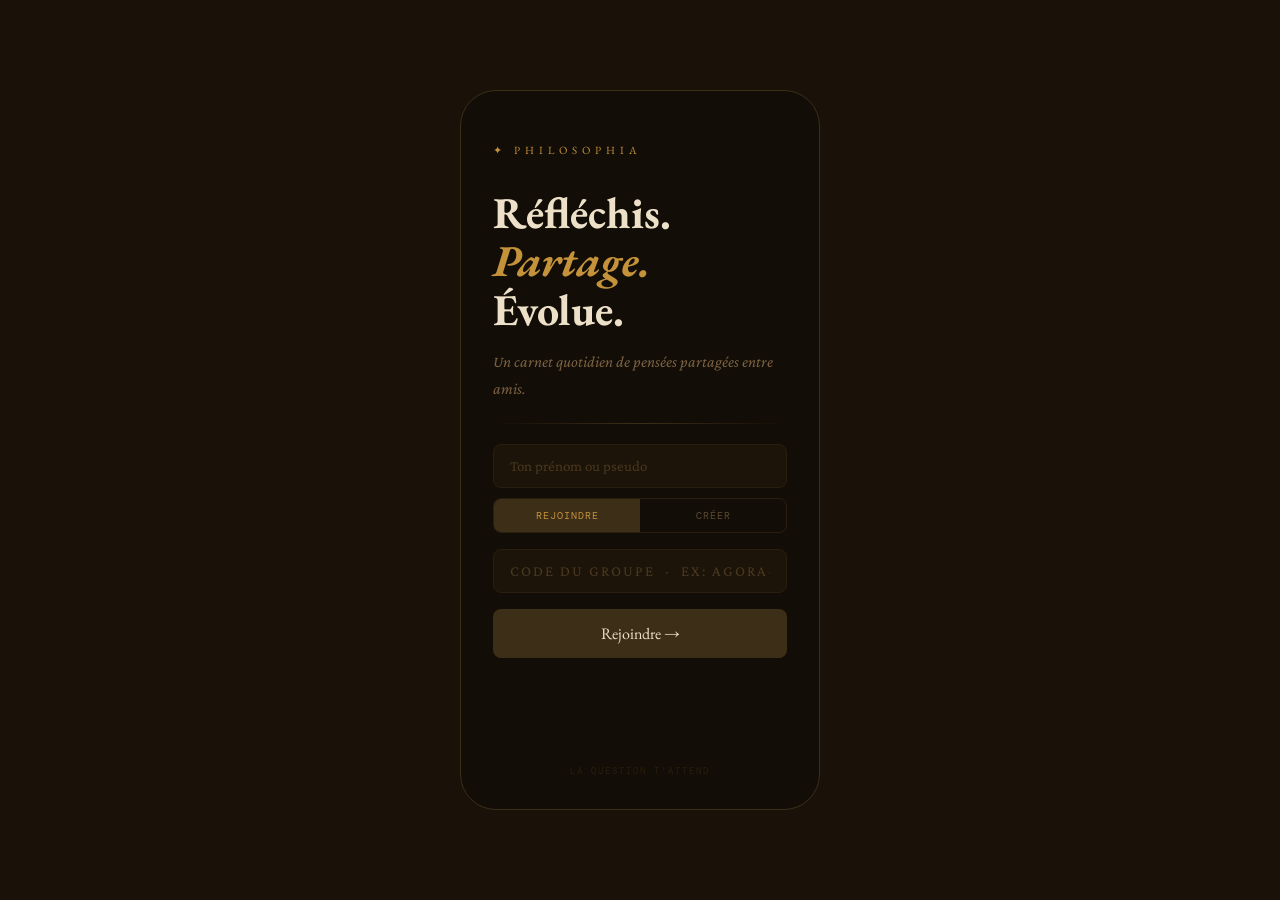
==== philo.html @ 992d9dd6 "Add files via upload" ====
<!doctype html>
<html lang="fr">
	<head>
		<meta charset="UTF-8" />
		<meta name="viewport" content="width=device-width, initial-scale=1.0" />
		<title>Philosophia</title>
		<link
			href="https://fonts.googleapis.com/css2?family=EB+Garamond:ital,wght@0,400;0,500;0,600;1,400;1,500&family=Crimson+Pro:ital,wght@0,300;0,400;1,300;1,400&family=DM+Mono:wght@300;400&display=swap"
			rel="stylesheet" />
		<style>
			* {
				box-sizing: border-box;
				margin: 0;
				padding: 0;
			}
			body {
				font-family: "Crimson Pro", serif;
				background: #1a1108;
				min-height: 100vh;
				display: flex;
				justify-content: center;
				align-items: center;
				padding: 1rem;
			}
			.phone {
				width: 360px;
				min-height: 720px;
				background: #120d06;
				border-radius: 36px;
				border: 1px solid #3d2e18;
				overflow: hidden;
				display: flex;
				flex-direction: column;
			}
			.screen {
				display: none;
				flex-direction: column;
				flex: 1;
			}
			.screen.active {
				display: flex;
			}

			.nav-bar {
				display: flex;
				justify-content: space-around;
				align-items: center;
				padding: 12px 0 20px;
				border-top: 1px solid #2a1e0e;
				background: #120d06;
				flex-shrink: 0;
			}
			.nav-btn {
				background: none;
				border: none;
				cursor: pointer;
				font-family: "DM Mono", monospace;
				font-size: 9px;
				font-weight: 300;
				letter-spacing: 1.5px;
				color: #5c4a2e;
				display: flex;
				flex-direction: column;
				align-items: center;
				gap: 5px;
				text-transform: uppercase;
			}
			.nav-btn.active {
				color: #c4923a;
			}
			.nav-btn svg {
				width: 18px;
				height: 18px;
			}

			.tag {
				font-family: "DM Mono", monospace;
				font-size: 9px;
				letter-spacing: 2.5px;
				text-transform: uppercase;
				color: #6b5232;
				margin-bottom: 10px;
			}
			.divider {
				width: 100%;
				height: 1px;
				background: linear-gradient(
					to right,
					transparent,
					#2a1e0e,
					#3d2e18,
					#2a1e0e,
					transparent
				);
				margin: 20px 0;
			}

			.btn-dark {
				width: 100%;
				background: #3d2e18;
				color: #ede0c8;
				border: none;
				border-radius: 8px;
				padding: 14px;
				font-family: "EB Garamond", serif;
				font-size: 16px;
				cursor: pointer;
				margin-top: 6px;
			}
			.btn-ghost {
				width: 100%;
				background: transparent;
				color: #6b5232;
				border: 1px solid #2a1e0e;
				border-radius: 8px;
				padding: 13px;
				font-family: "Crimson Pro", serif;
				font-size: 15px;
				font-style: italic;
				cursor: pointer;
				margin-top: 6px;
			}
			.btn-amber {
				width: 100%;
				background: #5c3d12;
				color: #ede0c8;
				border: none;
				border-radius: 8px;
				padding: 15px;
				font-family: "EB Garamond", serif;
				font-size: 17px;
				cursor: pointer;
				margin-top: 12px;
			}
			.btn-amber:disabled {
				opacity: 0.4;
				cursor: not-allowed;
			}
			.field {
				width: 100%;
				background: #1c1408;
				border: 1px solid #2a1e0e;
				border-radius: 8px;
				padding: 13px 16px;
				font-family: "Crimson Pro", serif;
				font-size: 15px;
				color: #c4a882;
				margin-bottom: 10px;
				outline: none;
			}
			.field:focus {
				border-color: #5c4a2e;
			}
			.field::placeholder {
				color: #4a3820;
			}

			.s1 {
				padding: 52px 32px 32px;
				justify-content: space-between;
				flex: 1;
				display: flex;
				flex-direction: column;
			}
			.s1-logo {
				font-family: "EB Garamond", serif;
				font-size: 11px;
				letter-spacing: 5px;
				text-transform: uppercase;
				color: #c4923a;
				margin-bottom: 32px;
			}
			.s1-title {
				font-family: "EB Garamond", serif;
				font-size: 44px;
				line-height: 1.1;
				color: #ede0c8;
			}
			.s1-title em {
				font-style: italic;
				color: #c4923a;
			}
			.s1-sub {
				margin-top: 14px;
				font-size: 16px;
				line-height: 1.7;
				color: #7a6040;
				font-style: italic;
			}
			.tab-row {
				display: flex;
				border: 1px solid #2a1e0e;
				border-radius: 8px;
				overflow: hidden;
				margin-bottom: 16px;
			}
			.tab-btn {
				flex: 1;
				background: transparent;
				border: none;
				padding: 10px;
				font-family: "DM Mono", monospace;
				font-size: 10px;
				letter-spacing: 1px;
				color: #5c4a2e;
				cursor: pointer;
				text-transform: uppercase;
			}
			.tab-btn.active {
				background: #3d2e18;
				color: #c4923a;
			}

			.s2-scroll {
				flex: 1;
				overflow-y: auto;
				padding: 48px 24px 16px;
			}
			.s2-groupname {
				font-family: "EB Garamond", serif;
				font-size: 22px;
				color: #ede0c8;
			}
			.s2-meta {
				font-size: 13px;
				color: #5c4a2e;
				font-style: italic;
				margin-bottom: 16px;
			}
			.group-code-box {
				background: #1c1408;
				border: 1px solid #2a1e0e;
				border-radius: 8px;
				padding: 10px 14px;
				margin-bottom: 16px;
				display: flex;
				justify-content: space-between;
				align-items: center;
			}
			.group-code-label {
				font-family: "DM Mono", monospace;
				font-size: 9px;
				color: #5c4a2e;
				letter-spacing: 1.5px;
				text-transform: uppercase;
			}
			.group-code-val {
				font-family: "DM Mono", monospace;
				font-size: 13px;
				color: #c4923a;
				letter-spacing: 2px;
				cursor: pointer;
			}
			.question-block {
				border-left: 2px solid #5c4a2e;
				padding: 20px 20px 20px 22px;
				background: #180f05;
				border-radius: 0 10px 10px 0;
				position: relative;
				margin: 0 0 20px;
			}
			.q-guillemet {
				font-family: "EB Garamond", serif;
				font-size: 60px;
				color: #2a1e0e;
				position: absolute;
				top: -10px;
				left: 10px;
				line-height: 1;
			}
			.q-text {
				font-family: "EB Garamond", serif;
				font-size: 20px;
				line-height: 1.55;
				color: #d4bfa0;
				font-style: italic;
				position: relative;
				z-index: 1;
			}
			.q-timer {
				margin-top: 12px;
				font-family: "DM Mono", monospace;
				font-size: 10px;
				color: #5c4a2e;
				letter-spacing: 1px;
			}
			.members-title {
				font-family: "DM Mono", monospace;
				font-size: 9px;
				letter-spacing: 2px;
				color: #5c4a2e;
				text-transform: uppercase;
				margin-bottom: 10px;
			}
			.member-row {
				display: flex;
				align-items: center;
				justify-content: space-between;
				padding: 9px 0;
				border-bottom: 1px solid #1c1408;
			}
			.member-name {
				font-size: 15px;
				color: #c4a882;
			}
			.badge-done {
				font-family: "DM Mono", monospace;
				font-size: 9px;
				letter-spacing: 1px;
				color: #c4923a;
				border: 1px solid #3d2e18;
				border-radius: 4px;
				padding: 2px 7px;
				text-transform: uppercase;
			}
			.badge-wait {
				font-family: "DM Mono", monospace;
				font-size: 9px;
				color: #3d2e18;
				border: 1px solid #2a1e0e;
				border-radius: 4px;
				padding: 2px 7px;
				text-transform: uppercase;
				letter-spacing: 1px;
			}

			.s3-header {
				padding: 48px 24px 18px;
				border-bottom: 1px solid #1c1408;
				flex-shrink: 0;
			}
			.back-btn {
				background: none;
				border: none;
				cursor: pointer;
				font-family: "DM Mono", monospace;
				font-size: 10px;
				color: #5c4a2e;
				letter-spacing: 1px;
				padding: 0;
				margin-bottom: 16px;
				text-transform: uppercase;
				display: block;
			}
			.s3-q {
				font-family: "EB Garamond", serif;
				font-size: 16px;
				font-style: italic;
				color: #7a6040;
				line-height: 1.5;
			}
			.s3-body {
				flex: 1;
				padding: 20px 24px;
				position: relative;
				overflow: hidden;
			}
			.lines-bg {
				position: absolute;
				inset: 0;
				pointer-events: none;
				background-image: repeating-linear-gradient(
					transparent,
					transparent 29px,
					#1c1408 29px,
					#1c1408 30px
				);
				background-position: 0 24px;
				opacity: 0.6;
			}
			.note-ta {
				width: 100%;
				min-height: 280px;
				background: transparent;
				border: none;
				outline: none;
				resize: none;
				font-family: "Crimson Pro", serif;
				font-size: 17px;
				line-height: 30px;
				color: #c4a882;
				position: relative;
				z-index: 1;
			}
			.note-ta::placeholder {
				color: #2a1e0e;
			}
			.s3-footer {
				display: flex;
				justify-content: space-between;
				align-items: center;
				padding: 12px 24px 24px;
				border-top: 1px solid #1c1408;
				flex-shrink: 0;
			}
			.word-count {
				font-family: "DM Mono", monospace;
				font-size: 10px;
				color: #3d2e18;
				letter-spacing: 1px;
			}
			.btn-submit {
				background: #5c3d12;
				color: #ede0c8;
				border: none;
				border-radius: 7px;
				padding: 10px 20px;
				font-family: "EB Garamond", serif;
				font-size: 15px;
				cursor: pointer;
			}

			.s4-header {
				padding: 48px 24px 16px;
				flex-shrink: 0;
			}
			.s4-title {
				font-family: "EB Garamond", serif;
				font-size: 26px;
				color: #ede0c8;
				margin-bottom: 2px;
			}
			.s4-sub {
				font-size: 13px;
				color: #5c4a2e;
				font-style: italic;
			}
			.s4-scroll {
				flex: 1;
				overflow-y: auto;
				padding: 0 20px 20px;
			}
			.s4-q-recap {
				background: #180f05;
				border: 1px solid #2a1e0e;
				border-radius: 10px;
				padding: 16px 18px;
				margin-bottom: 16px;
				font-family: "EB Garamond", serif;
				font-size: 16px;
				font-style: italic;
				color: #7a6040;
				line-height: 1.5;
			}
			.responses-label {
				font-family: "DM Mono", monospace;
				font-size: 9px;
				letter-spacing: 2.5px;
				text-transform: uppercase;
				color: #5c4a2e;
				margin-bottom: 10px;
			}
			.resp-card {
				border-bottom: 1px solid #1c1408;
				padding: 12px 0;
			}
			.resp-name {
				font-family: "DM Mono", monospace;
				font-size: 10px;
				letter-spacing: 1.5px;
				color: #c4923a;
				text-transform: uppercase;
				margin-bottom: 6px;
			}
			.resp-text {
				font-size: 15px;
				line-height: 1.7;
				color: #9a7e5a;
				font-style: italic;
			}
			.ai-block {
				background: #1c1408;
				border: 1px solid #3d2e18;
				border-radius: 12px;
				padding: 22px 20px;
				margin-top: 20px;
			}
			.ai-header {
				display: flex;
				align-items: center;
				gap: 10px;
				margin-bottom: 16px;
			}
			.ai-icon {
				width: 28px;
				height: 28px;
				border-radius: 50%;
				background: #3d2e18;
				display: flex;
				align-items: center;
				justify-content: center;
				font-size: 13px;
				flex-shrink: 0;
			}
			.ai-title-text {
				font-family: "EB Garamond", serif;
				font-size: 15px;
				color: #c4923a;
			}
			.ai-subtitle {
				font-family: "DM Mono", monospace;
				font-size: 9px;
				color: #5c4a2e;
				letter-spacing: 1px;
				text-transform: uppercase;
			}
			.ai-section {
				margin-bottom: 18px;
			}
			.ai-section-label {
				font-family: "DM Mono", monospace;
				font-size: 9px;
				letter-spacing: 2px;
				text-transform: uppercase;
				color: #6b5232;
				margin-bottom: 8px;
				display: flex;
				align-items: center;
				gap: 8px;
			}
			.ai-section-label::after {
				content: "";
				flex: 1;
				height: 1px;
				background: #2a1e0e;
			}
			.ai-section-text {
				font-family: "Crimson Pro", serif;
				font-size: 15px;
				line-height: 1.75;
				color: #c4a882;
			}
			.philo-row {
				display: flex;
				flex-wrap: wrap;
				gap: 6px;
				margin-top: 16px;
			}
			.philo-chip {
				background: #241908;
				border: 1px solid #3d2e18;
				border-radius: 6px;
				padding: 5px 11px;
				font-family: "EB Garamond", serif;
				font-size: 13px;
				color: #8a6a40;
				font-style: italic;
			}

			.s5-scroll {
				flex: 1;
				overflow-y: auto;
				padding: 48px 24px 20px;
			}
			.hist-card {
				background: #180f05;
				border: 1px solid #2a1e0e;
				border-radius: 10px;
				padding: 16px 18px;
				margin-bottom: 12px;
				cursor: pointer;
			}
			.hist-date {
				font-family: "DM Mono", monospace;
				font-size: 9px;
				letter-spacing: 2px;
				color: #5c4a2e;
				text-transform: uppercase;
				margin-bottom: 8px;
			}
			.hist-q {
				font-family: "EB Garamond", serif;
				font-size: 15px;
				font-style: italic;
				color: #9a7e5a;
				line-height: 1.5;
			}
			.hist-meta {
				font-family: "DM Mono", monospace;
				font-size: 9px;
				color: #3d2e18;
				margin-top: 8px;
				letter-spacing: 1px;
			}
			.history-empty {
				text-align: center;
				padding: 48px 0;
				font-family: "EB Garamond", serif;
				font-size: 18px;
				font-style: italic;
				color: #3d2e18;
				line-height: 1.6;
			}

			.ai-loading {
				display: flex;
				flex-direction: column;
				align-items: center;
				padding: 32px 0;
				gap: 12px;
			}
			.ai-loading-dots {
				display: flex;
				gap: 6px;
			}
			.dot {
				width: 6px;
				height: 6px;
				border-radius: 50%;
				background: #5c4a2e;
				animation: pulse 1.2s ease-in-out infinite;
			}
			.dot:nth-child(2) {
				animation-delay: 0.2s;
			}
			.dot:nth-child(3) {
				animation-delay: 0.4s;
			}
			@keyframes pulse {
				0%,
				80%,
				100% {
					opacity: 0.3;
					transform: scale(0.8);
				}
				40% {
					opacity: 1;
					transform: scale(1);
				}
			}
			.ai-loading-text {
				font-family: "DM Mono", monospace;
				font-size: 10px;
				color: #5c4a2e;
				letter-spacing: 1.5px;
				text-transform: uppercase;
			}
			.error-text {
				font-family: "Crimson Pro", serif;
				font-size: 14px;
				color: #8a4a2e;
				font-style: italic;
				text-align: center;
				padding: 16px;
				line-height: 1.6;
			}

			.toast {
				position: fixed;
				bottom: 32px;
				left: 50%;
				transform: translateX(-50%);
				background: #3d2e18;
				color: #ede0c8;
				font-family: "DM Mono", monospace;
				font-size: 11px;
				letter-spacing: 1px;
				padding: 10px 20px;
				border-radius: 20px;
				opacity: 0;
				transition: opacity 0.3s;
				pointer-events: none;
				z-index: 999;
				white-space: nowrap;
			}
			.toast.show {
				opacity: 1;
			}
		</style>
	</head>
	<body>
		<div class="phone">
			<!-- S1 : Accueil -->
			<div class="screen active" id="s-welcome">
				<div class="s1">
					<div>
						<p class="s1-logo">✦ Philosophia</p>
						<h1 class="s1-title">
							Réfléchis.<br /><em>Partage.</em><br />Évolue.
						</h1>
						<p class="s1-sub">
							Un carnet quotidien de pensées partagées entre amis.
						</p>
						<div class="divider"></div>
						<input
							class="field"
							id="pseudo"
							type="text"
							placeholder="Ton prénom ou pseudo" />
						<div class="tab-row">
							<button
								class="tab-btn active"
								id="tab-join"
								onclick="switchTab('join')">
								Rejoindre
							</button>
							<button
								class="tab-btn"
								id="tab-create"
								onclick="switchTab('create')">
								Créer
							</button>
						</div>
						<div id="join-form">
							<input
								class="field"
								id="join-code"
								type="text"
								placeholder="Code du groupe  ·  ex: AGORA-42"
								style="text-transform: uppercase; letter-spacing: 2px" />
							<button class="btn-dark" onclick="joinGroup()">
								Rejoindre →
							</button>
						</div>
						<div id="create-form" style="display: none">
							<input
								class="field"
								id="group-name-input"
								type="text"
								placeholder="Nom du groupe" />
							<button class="btn-dark" onclick="createGroup()">
								Créer le groupe →
							</button>
						</div>
					</div>
					<p
						style="
							font-family: &quot;DM Mono&quot;, monospace;
							font-size: 9px;
							color: #2a1e0e;
							text-align: center;
							letter-spacing: 2px;
							text-transform: uppercase;
						">
						La question t'attend
					</p>
				</div>
			</div>

			<!-- S2 : Groupe -->
			<div class="screen" id="s-group">
				<div class="s2-scroll">
					<p class="tag" id="today-date"></p>
					<div
						style="
							display: flex;
							justify-content: space-between;
							align-items: baseline;
							margin-bottom: 4px;
						">
						<h2 class="s2-groupname" id="group-display-name">—</h2>
						<span style="font-size: 14px; color: #5c4a2e"
							>✦ <span id="member-count">0</span></span
						>
					</div>
					<p class="s2-meta">Question du jour</p>
					<div class="group-code-box">
						<span class="group-code-label">Code du groupe</span>
						<span
							class="group-code-val"
							id="group-code-display"
							onclick="copyCode()"
							>— —</span
						>
					</div>
					<div class="question-block">
						<span class="q-guillemet">"</span>
						<div id="q-content">
							<div class="ai-loading" style="padding: 12px 0">
								<div class="ai-loading-dots">
									<div class="dot"></div>
									<div class="dot"></div>
									<div class="dot"></div>
								</div>
								<span
									style="
										font-family: &quot;DM Mono&quot;, monospace;
										font-size: 10px;
										color: #5c4a2e;
										letter-spacing: 1px;
									"
									>Génération…</span
								>
							</div>
						</div>
					</div>
					<p class="members-title">Membres</p>
					<div id="members-list"></div>
					<button
						class="btn-amber"
						id="btn-write"
						onclick="go('s-note')"
						disabled>
						Écrire ma réflexion →
					</button>
				</div>
				<div class="nav-bar">
					<button class="nav-btn" onclick="go('s-welcome')">
						<svg
							viewBox="0 0 24 24"
							fill="none"
							stroke="currentColor"
							stroke-width="1.5">
							<path
								d="M3 9.5L12 3l9 6.5V20a1 1 0 01-1 1H4a1 1 0 01-1-1V9.5z" /></svg
						>Accueil
					</button>
					<button class="nav-btn active">
						<svg
							viewBox="0 0 24 24"
							fill="none"
							stroke="currentColor"
							stroke-width="1.5">
							<circle cx="12" cy="12" r="9" />
							<path d="M12 8v4l3 3" /></svg
						>Groupe
					</button>
					<button class="nav-btn" onclick="go('s-result')">
						<svg
							viewBox="0 0 24 24"
							fill="none"
							stroke="currentColor"
							stroke-width="1.5">
							<path d="M4 6h16M4 12h16M4 18h10" /></svg
						>Synthèse
					</button>
					<button class="nav-btn" onclick="go('s-history')">
						<svg
							viewBox="0 0 24 24"
							fill="none"
							stroke="currentColor"
							stroke-width="1.5">
							<path d="M12 8v4l2 2m6-2a8 8 0 11-16 0 8 8 0 0116 0z" /></svg
						>Historique
					</button>
				</div>
			</div>

			<!-- S3 : Note -->
			<div class="screen" id="s-note">
				<div class="s3-header">
					<button class="back-btn" onclick="go('s-group')">← Retour</button>
					<p class="s3-q" id="note-question-display"></p>
				</div>
				<div class="s3-body">
					<div class="lines-bg"></div>
					<textarea
						class="note-ta"
						id="my-note"
						placeholder="Ta pensée commence ici…"
						oninput="wc(this)"></textarea>
				</div>
				<div class="s3-footer">
					<span class="word-count" id="wc">0 mots</span>
					<button class="btn-submit" onclick="submitNote()">Soumettre ✦</button>
				</div>
			</div>

			<!-- S4 : Résultats -->
			<div class="screen" id="s-result">
				<div class="s4-header">
					<p class="tag">Synthèse du jour</p>
					<h2 class="s4-title">Réflexions du groupe</h2>
					<p class="s4-sub" id="result-sub">—</p>
				</div>
				<div class="s4-scroll">
					<div class="s4-q-recap" id="result-question"></div>
					<p class="responses-label">Ce que le groupe a écrit</p>
					<div id="responses-list"></div>
					<div class="ai-block">
						<div class="ai-header">
							<div class="ai-icon">✦</div>
							<div>
								<p class="ai-title-text">Analyse Philosophia</p>
								<p class="ai-subtitle" id="ai-subtitle">En attente</p>
							</div>
						</div>
						<div id="ai-content">
							<div style="text-align: center; padding: 16px 0">
								<button
									class="btn-amber"
									style="width: auto; padding: 12px 24px; font-size: 15px"
									onclick="generateAnalysis()">
									✦ Générer l'analyse IA
								</button>
							</div>
						</div>
					</div>
				</div>
				<div class="nav-bar">
					<button class="nav-btn" onclick="go('s-welcome')">
						<svg
							viewBox="0 0 24 24"
							fill="none"
							stroke="currentColor"
							stroke-width="1.5">
							<path
								d="M3 9.5L12 3l9 6.5V20a1 1 0 01-1 1H4a1 1 0 01-1-1V9.5z" /></svg
						>Accueil
					</button>
					<button class="nav-btn" onclick="go('s-group')">
						<svg
							viewBox="0 0 24 24"
							fill="none"
							stroke="currentColor"
							stroke-width="1.5">
							<circle cx="12" cy="12" r="9" />
							<path d="M12 8v4l3 3" /></svg
						>Groupe
					</button>
					<button class="nav-btn active">
						<svg
							viewBox="0 0 24 24"
							fill="none"
							stroke="currentColor"
							stroke-width="1.5">
							<path d="M4 6h16M4 12h16M4 18h10" /></svg
						>Synthèse
					</button>
					<button class="nav-btn" onclick="go('s-history')">
						<svg
							viewBox="0 0 24 24"
							fill="none"
							stroke="currentColor"
							stroke-width="1.5">
							<path d="M12 8v4l2 2m6-2a8 8 0 11-16 0 8 8 0 0116 0z" /></svg
						>Historique
					</button>
				</div>
			</div>

			<!-- S5 : Historique -->
			<div class="screen" id="s-history">
				<div class="s5-scroll">
					<p class="tag">Carnet de bord</p>
					<h2
						style="
							font-family: &quot;EB Garamond&quot;, serif;
							font-size: 26px;
							color: #ede0c8;
							margin-bottom: 4px;
						">
						Historique
					</h2>
					<p
						style="
							font-size: 13px;
							color: #5c4a2e;
							font-style: italic;
							margin-bottom: 20px;
						">
						Tes réflexions passées
					</p>
					<div id="history-list"></div>
				</div>
				<div class="nav-bar">
					<button class="nav-btn" onclick="go('s-welcome')">
						<svg
							viewBox="0 0 24 24"
							fill="none"
							stroke="currentColor"
							stroke-width="1.5">
							<path
								d="M3 9.5L12 3l9 6.5V20a1 1 0 01-1 1H4a1 1 0 01-1-1V9.5z" /></svg
						>Accueil
					</button>
					<button class="nav-btn" onclick="go('s-group')">
						<svg
							viewBox="0 0 24 24"
							fill="none"
							stroke="currentColor"
							stroke-width="1.5">
							<circle cx="12" cy="12" r="9" />
							<path d="M12 8v4l3 3" /></svg
						>Groupe
					</button>
					<button class="nav-btn" onclick="go('s-result')">
						<svg
							viewBox="0 0 24 24"
							fill="none"
							stroke="currentColor"
							stroke-width="1.5">
							<path d="M4 6h16M4 12h16M4 18h10" /></svg
						>Synthèse
					</button>
					<button class="nav-btn active">
						<svg
							viewBox="0 0 24 24"
							fill="none"
							stroke="currentColor"
							stroke-width="1.5">
							<path d="M12 8v4l2 2m6-2a8 8 0 11-16 0 8 8 0 0116 0z" /></svg
						>Historique
					</button>
				</div>
			</div>
		</div>
		<div class="toast" id="toast"></div>

		<script>
			// ── PROXY URL ── (clé sécurisée dans Cloudflare)
			const PROXY_URL = "https://philosophia-proxy.mohamedamine-khouaja.workers.dev";

			// ── HELPER : appel via proxy Cloudflare ──
			async function callGemini(prompt, maxTokens = 1000) {
				const res = await fetch(PROXY_URL, {
					method: "POST",
					headers: { "Content-Type": "application/json" },
					body: JSON.stringify({
						contents: [{ parts: [{ text: prompt }] }],
						generationConfig: { maxOutputTokens: maxTokens },
					}),
				});
				const data = await res.json();
				if (data.error) throw new Error(data.error.message);
				return data.candidates[0].content.parts[0].text.trim();
			}


			// ── STORAGE ──
			const LS = {
				get: (k) => {
					try {
						return JSON.parse(localStorage.getItem(k));
					} catch {
						return null;
					}
				},
				set: (k, v) => localStorage.setItem(k, JSON.stringify(v)),
			};

			// ── STATE ──
			let S = LS.get("philo_v2") || {
				myName: "",
				group: null,
				today: null,
				history: [],
			};
			function save() {
				LS.set("philo_v2", S);
			}

			// ── INIT ──
			window.addEventListener("DOMContentLoaded", () => {
				const d = new Date();
				document.getElementById("today-date").textContent =
					d.toLocaleDateString("fr-FR", {
						weekday: "long",
						day: "numeric",
						month: "long",
						year: "numeric",
					});
				if (S.myName) document.getElementById("pseudo").value = S.myName;
				if (S.group) {
					renderGroup();
					const todayKey = new Date().toISOString().split("T")[0];
					if (!S.today || S.today.date !== todayKey) startNewDay();
					else {
						renderQuestion();
						renderMembers();
						renderResults();
					}
					go("s-group");
				}
				renderHistory();
			});

			// ── NAV ──
			function go(id) {
				document
					.querySelectorAll(".screen")
					.forEach((s) => s.classList.remove("active"));
				document.getElementById(id).classList.add("active");
				if (id === "s-result") renderResults();
				if (id === "s-history") renderHistory();
			}

			// ── TABS ──
			function switchTab(tab) {
				document
					.getElementById("tab-join")
					.classList.toggle("active", tab === "join");
				document
					.getElementById("tab-create")
					.classList.toggle("active", tab === "create");
				document.getElementById("join-form").style.display =
					tab === "join" ? "block" : "none";
				document.getElementById("create-form").style.display =
					tab === "create" ? "block" : "none";
			}

			// ── GROUPE ──
			const CODES = [
				"LOGOS",
				"AGORA",
				"POLIS",
				"NOUS",
				"DOXA",
				"EIDOS",
				"TELOS",
				"ARCHE",
				"KALOS",
				"ETHOS",
			];
			function genCode() {
				return (
					CODES[Math.floor(Math.random() * CODES.length)] +
					"-" +
					(10 + Math.floor(Math.random() * 90))
				);
			}

			function createGroup() {
				const name =
					document.getElementById("group-name-input").value.trim() ||
					"Mon groupe";
				const pseudo =
					document.getElementById("pseudo").value.trim() || "Anonyme";
				S.myName = pseudo;
				S.group = {
					name,
					code: genCode(),
					members: [{ name: pseudo, isMe: true }],
				};
				S.today = null;
				save();
				renderGroup();
				startNewDay();
				go("s-group");
			}

			function joinGroup() {
				const code = document
					.getElementById("join-code")
					.value.trim()
					.toUpperCase();
				const pseudo =
					document.getElementById("pseudo").value.trim() || "Anonyme";
				if (!code) {
					toast("Entre un code de groupe");
					return;
				}
				S.myName = pseudo;
				S.group = {
					name: "Groupe " + code,
					code,
					members: [
						{ name: "Yasmine", isMe: false },
						{ name: "Karim", isMe: false },
						{ name: pseudo, isMe: true },
					],
				};
				S.today = null;
				save();
				renderGroup();
				startNewDay();
				go("s-group");
			}

			function renderGroup() {
				if (!S.group) return;
				document.getElementById("group-display-name").textContent =
					S.group.name;
				document.getElementById("group-code-display").textContent =
					S.group.code;
				document.getElementById("member-count").textContent =
					S.group.members.length;
			}

			function copyCode() {
				if (!S.group) return;
				navigator.clipboard.writeText(S.group.code).catch(() => {});
				toast("Code copié : " + S.group.code);
			}

			// ── QUESTION DU JOUR ──
			async function startNewDay() {
				const todayKey = new Date().toISOString().split("T")[0];
				if (S.today && S.today.date !== todayKey) {
					S.history.unshift(S.today);
					if (S.history.length > 60) S.history.pop();
				}
				S.today = {
					date: todayKey,
					question: null,
					responses: [],
					analysis: null,
				};
				save();

				document.getElementById("q-content").innerHTML =
					`<div class="ai-loading" style="padding:12px 0"><div class="ai-loading-dots"><div class="dot"></div><div class="dot"></div><div class="dot"></div></div><span style="font-family:'DM Mono',monospace;font-size:10px;color:#5C4A2E;letter-spacing:1px">Génération de la question…</span></div>`;
				document.getElementById("btn-write").disabled = true;

				const past = S.history
					.map((h) => h.question)
					.filter(Boolean)
					.slice(0, 10);
				const avoid = past.length
					? `\nNe répète pas ces thèmes : ${past.join(" / ")}`
					: "";
				try {
					const prompt = `Génère UNE question philosophique pour des adolescents de 14-20 ans.\nCritères : accessible, profonde, liée à leur vie quotidienne, sans jargon, ouverte, 10-20 mots.${avoid}\nRéponds UNIQUEMENT avec la question, sans guillemets ni ponctuation finale.`;
					const q = (await callGemini(prompt, 150))
						.replace(/^["«»"]+|["«»"]+$/g, "")
						.replace(/\?$/, "");
					S.today.question = q;
					S.today.question = q;
					save();
					renderQuestion();
					renderMembers();
				} catch (e) {
					document.getElementById("q-content").innerHTML =
						`<p style="font-family:'EB Garamond',serif;font-size:14px;font-style:italic;color:#8A4A2E;padding:8px 0;position:relative;z-index:1">Erreur : ${e.message}</p><button class="btn-ghost" style="margin-top:8px;position:relative;z-index:1" onclick="startNewDay()">Réessayer</button>`;
				}
			}

			function renderQuestion() {
				if (!S.today?.question) return;
				document.getElementById("q-content").innerHTML =
					`<p class="q-text">${S.today.question}&nbsp;?</p><p class="q-timer">⏳ &nbsp;${new Date().toLocaleDateString("fr-FR", { day: "numeric", month: "long", year: "numeric" })}</p>`;
				document.getElementById("note-question-display").textContent =
					"« " + S.today.question + " ? »";
				document.getElementById("btn-write").disabled = false;
				const mine = S.today.responses.find((r) => r.isMe);
				if (mine) document.getElementById("my-note").value = mine.text;
			}

			// ── MEMBRES ──
			function renderMembers() {
				if (!S.group) return;
				document.getElementById("members-list").innerHTML = S.group.members
					.map((m) => {
						const done = S.today?.responses.find((r) => r.name === m.name);
						return `<div class="member-row"><span class="member-name">${m.name}${m.isMe ? " (moi)" : ""}</span><span class="${done ? "badge-done" : "badge-wait"}">${done ? "Répondu" : "En attente"}</span></div>`;
					})
					.join("");
			}

			// ── NOTE ──
			function wc(el) {
				const n = el.value
					.trim()
					.split(/\s+/)
					.filter((w) => w).length;
				document.getElementById("wc").textContent =
					n + (n <= 1 ? " mot" : " mots");
			}

			function submitNote() {
				const note = document.getElementById("my-note").value.trim();
				if (!note) {
					toast("Écris quelque chose d'abord");
					return;
				}
				S.today.responses = S.today.responses.filter((r) => !r.isMe);
				S.today.responses.push({
					name: S.myName || "Moi",
					text: note,
					isMe: true,
				});
				save();
				renderMembers();
				toast("Réflexion enregistrée ✦");
				go("s-result");
			}

			// ── RÉSULTATS ──
			function renderResults() {
				if (!S.today) return;
				document.getElementById("result-question").textContent =
					"« " + (S.today.question || "…") + " ? »";
				document.getElementById("result-sub").textContent =
					S.today.responses.length +
					" réponse" +
					(S.today.responses.length > 1 ? "s" : "") +
					" · " +
					new Date(S.today.date).toLocaleDateString("fr-FR", {
						day: "numeric",
						month: "long",
					});
				document.getElementById("responses-list").innerHTML = S.today.responses
					.length
					? S.today.responses
							.map(
								(r) =>
									`<div class="resp-card"><p class="resp-name">${r.name}</p><p class="resp-text">${r.text}</p></div>`,
							)
							.join("")
					: "<p style=\"font-family:'Crimson Pro',serif;font-size:15px;color:#3D2E18;font-style:italic;padding:12px 0\">Aucune réponse pour l'instant.</p>";
				if (S.today.analysis) renderAnalysis(S.today.analysis);
				else {
					document.getElementById("ai-content").innerHTML =
						`<div style="text-align:center;padding:16px 0"><button class="btn-amber" style="width:auto;padding:12px 24px;font-size:15px" onclick="generateAnalysis()">✦ Générer l'analyse IA</button></div>`;
					document.getElementById("ai-subtitle").textContent = "En attente";
				}
			}

			// ── ANALYSE IA ──
			async function generateAnalysis() {
				if (!S.today?.responses.length) {
					toast("Aucune réponse à analyser");
					return;
				}
				const rt = S.today.responses
					.map((r) => `- ${r.name} : "${r.text}"`)
					.join("\n");
				document.getElementById("ai-content").innerHTML =
					`<div class="ai-loading"><div class="ai-loading-dots"><div class="dot"></div><div class="dot"></div><div class="dot"></div></div><p class="ai-loading-text">Claude réfléchit…</p></div>`;
				document.getElementById("ai-subtitle").textContent =
					"Analyse en cours…";
				try {
					const prompt = `Tu es un professeur de philosophie bienveillant pour des adolescents (14-20 ans).\n\nQuestion : "${S.today.question} ?"\nRéponses :\n${rt}\n\nRéponds UNIQUEMENT en JSON valide, sans markdown ni backticks :\n{"synthese":"2-3 phrases sur les tendances du groupe","points_de_vue":[{"philosophe":"Nom","courant":"courant","analyse":"2 phrases simples"},{"philosophe":"Nom","courant":"courant","analyse":"2 phrases simples"},{"philosophe":"Nom","courant":"courant","analyse":"2 phrases simples"}],"tension_principale":"1 phrase sur la tension centrale","pour_aller_plus_loin":"1 question provocatrice"}`;
					const parsed = JSON.parse((await callGemini(prompt, 1000)).replace(/```json|```/g, "").trim());
					S.today.analysis = parsed;
					save();
					renderAnalysis(parsed);
				} catch (e) {
					document.getElementById("ai-content").innerHTML =
						`<p class="error-text">Erreur : ${e.message}</p><div style="text-align:center;margin-top:12px"><button class="btn-amber" style="width:auto;padding:10px 20px" onclick="generateAnalysis()">Réessayer</button></div>`;
					document.getElementById("ai-subtitle").textContent = "Erreur";
				}
			}

			function renderAnalysis(d) {
				document.getElementById("ai-subtitle").textContent =
					`Synthèse · ${d.points_de_vue.length} philosophes`;
				document.getElementById("ai-content").innerHTML = `
      <div class="ai-section"><p class="ai-section-label">Synthèse du groupe</p><p class="ai-section-text">${d.synthese}</p></div>
      ${d.points_de_vue.map((p) => `<div class="ai-section"><p class="ai-section-label">${p.philosophe} · ${p.courant}</p><p class="ai-section-text">${p.analyse}</p></div>`).join("")}
      <div class="ai-section"><p class="ai-section-label">Tension centrale</p><p class="ai-section-text">${d.tension_principale}</p></div>
      <div class="ai-section"><p class="ai-section-label">Pour aller plus loin</p><p class="ai-section-text" style="color:#C4923A;font-style:italic">${d.pour_aller_plus_loin}</p></div>
      <div class="philo-row">${d.points_de_vue.map((p) => `<span class="philo-chip">${p.philosophe}</span>`).join("")}</div>`;
			}

			// ── HISTORIQUE ──
			function renderHistory() {
				const list = document.getElementById("history-list");
				if (!S.history?.length) {
					list.innerHTML =
						'<p class="history-empty">Tes prochaines réflexions<br>apparaîtront ici,<br>jour après jour.</p>';
					return;
				}
				list.innerHTML = S.history
					.map(
						(h, i) => `
      <div class="hist-card" onclick="openHistory(${i})">
        <p class="hist-date">${new Date(h.date).toLocaleDateString("fr-FR", { weekday: "long", day: "numeric", month: "long" })}</p>
        <p class="hist-q">${h.question} ?</p>
        <p class="hist-meta">${h.responses.length} réponse${h.responses.length > 1 ? "s" : ""} · ${h.analysis ? "Analysé ✦" : "Non analysé"}</p>
      </div>`,
					)
					.join("");
			}

			function openHistory(i) {
				const h = S.history[i];
				if (!h) return;
				document.getElementById("result-question").textContent =
					"« " + h.question + " ? »";
				document.getElementById("result-sub").textContent = new Date(
					h.date,
				).toLocaleDateString("fr-FR", {
					weekday: "long",
					day: "numeric",
					month: "long",
				});
				document.getElementById("responses-list").innerHTML = h.responses
					.map(
						(r) =>
							`<div class="resp-card"><p class="resp-name">${r.name}</p><p class="resp-text">${r.text}</p></div>`,
					)
					.join("");
				if (h.analysis) renderAnalysis(h.analysis);
				else {
					document.getElementById("ai-content").innerHTML =
						"<p style=\"font-family:'Crimson Pro',serif;font-size:14px;color:#5C4A2E;font-style:italic;text-align:center;padding:16px\">Aucune analyse pour cette session.</p>";
					document.getElementById("ai-subtitle").textContent = "—";
				}
				go("s-result");
			}

			// ── TOAST ──
			function toast(msg) {
				const t = document.getElementById("toast");
				t.textContent = msg;
				t.classList.add("show");
				setTimeout(() => t.classList.remove("show"), 2500);
			}
		</script>
	</body>
</html>
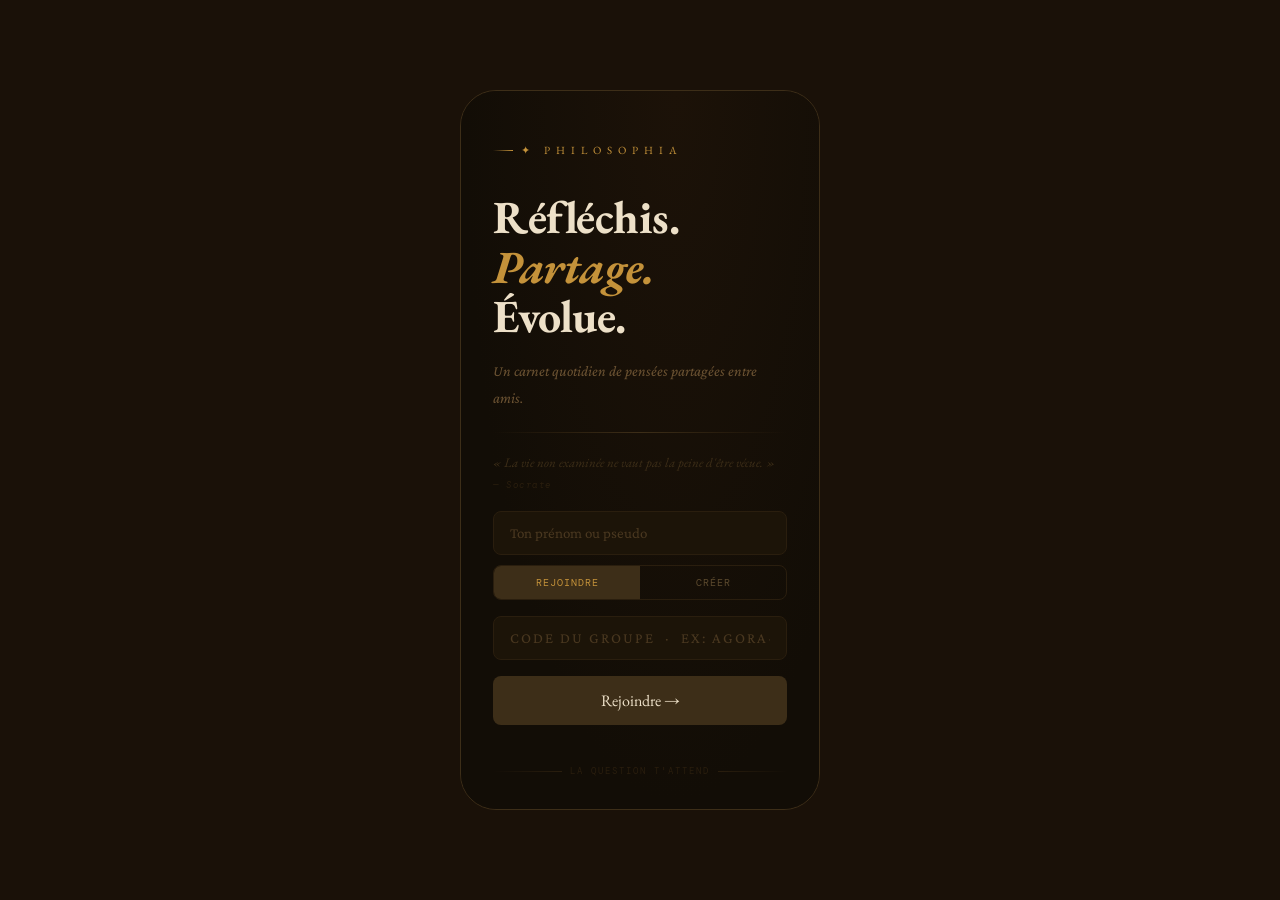
==== commit ffe456e6: "eeeeeeeeeeeeeeeh ajout d'une API KEY GROQ avec le proxt du workers" ====
--- a/philo.html
+++ b/philo.html
@@ -46,8 +46,8 @@
 				justify-content: space-around;
 				align-items: center;
 				padding: 12px 0 20px;
-				border-top: 1px solid #2a1e0e;
-				background: #120d06;
+				border-top: 1px solid #1e1509;
+				background: linear-gradient(to top, #0e0a04, #120d06);
 				flex-shrink: 0;
 			}
 			.nav-btn {
@@ -122,15 +122,17 @@
 			}
 			.btn-amber {
 				width: 100%;
-				background: #5c3d12;
+				background: linear-gradient(135deg, #6b4818, #4a2e0a);
 				color: #ede0c8;
-				border: none;
-				border-radius: 8px;
+				border: 1px solid #7a5520;
+				border-radius: 10px;
 				padding: 15px;
 				font-family: "EB Garamond", serif;
 				font-size: 17px;
 				cursor: pointer;
 				margin-top: 12px;
+				letter-spacing: 0.3px;
+				box-shadow: 0 2px 12px rgba(196, 146, 58, 0.1);
 			}
 			.btn-amber:disabled {
 				opacity: 0.4;
@@ -161,30 +163,42 @@
 				flex: 1;
 				display: flex;
 				flex-direction: column;
+				background: radial-gradient(ellipse at 60% 0%, #1c1208 0%, #120d06 70%);
 			}
 			.s1-logo {
 				font-family: "EB Garamond", serif;
 				font-size: 11px;
-				letter-spacing: 5px;
+				letter-spacing: 6px;
 				text-transform: uppercase;
 				color: #c4923a;
-				margin-bottom: 32px;
+				margin-bottom: 36px;
+				display: flex;
+				align-items: center;
+				gap: 8px;
+			}
+			.s1-logo::before {
+				content: "";
+				display: inline-block;
+				width: 20px;
+				height: 1px;
+				background: linear-gradient(to right, transparent, #c4923a);
 			}
 			.s1-title {
 				font-family: "EB Garamond", serif;
-				font-size: 44px;
-				line-height: 1.1;
+				font-size: 46px;
+				line-height: 1.08;
 				color: #ede0c8;
+				letter-spacing: -0.5px;
 			}
 			.s1-title em {
 				font-style: italic;
 				color: #c4923a;
 			}
 			.s1-sub {
-				margin-top: 14px;
-				font-size: 16px;
-				line-height: 1.7;
-				color: #7a6040;
+				margin-top: 16px;
+				font-size: 15px;
+				line-height: 1.8;
+				color: #6b5232;
 				font-style: italic;
 			}
 			.tab-row {
@@ -218,21 +232,23 @@
 			}
 			.s2-groupname {
 				font-family: "EB Garamond", serif;
-				font-size: 22px;
+				font-size: 24px;
 				color: #ede0c8;
+				letter-spacing: -0.3px;
 			}
 			.s2-meta {
-				font-size: 13px;
+				font-size: 12px;
 				color: #5c4a2e;
 				font-style: italic;
 				margin-bottom: 16px;
+				letter-spacing: 0.5px;
 			}
 			.group-code-box {
-				background: #1c1408;
+				background: linear-gradient(135deg, #1c1408, #160f05);
 				border: 1px solid #2a1e0e;
-				border-radius: 8px;
-				padding: 10px 14px;
-				margin-bottom: 16px;
+				border-radius: 10px;
+				padding: 12px 16px;
+				margin-bottom: 18px;
 				display: flex;
 				justify-content: space-between;
 				align-items: center;
@@ -252,12 +268,13 @@
 				cursor: pointer;
 			}
 			.question-block {
-				border-left: 2px solid #5c4a2e;
-				padding: 20px 20px 20px 22px;
-				background: #180f05;
-				border-radius: 0 10px 10px 0;
+				border-left: 2px solid #c4923a;
+				padding: 22px 20px 22px 24px;
+				background: linear-gradient(135deg, #1a1006, #140c04);
+				border-radius: 0 12px 12px 0;
 				position: relative;
-				margin: 0 0 20px;
+				margin: 0 0 22px;
+				box-shadow: inset 0 0 20px rgba(196, 146, 58, 0.03);
 			}
 			.q-guillemet {
 				font-family: "EB Garamond", serif;
@@ -270,12 +287,13 @@
 			}
 			.q-text {
 				font-family: "EB Garamond", serif;
-				font-size: 20px;
-				line-height: 1.55;
-				color: #d4bfa0;
+				font-size: 21px;
+				line-height: 1.6;
+				color: #dcc9a8;
 				font-style: italic;
 				position: relative;
 				z-index: 1;
+				letter-spacing: 0.2px;
 			}
 			.q-timer {
 				margin-top: 12px;
@@ -296,8 +314,11 @@
 				display: flex;
 				align-items: center;
 				justify-content: space-between;
-				padding: 9px 0;
-				border-bottom: 1px solid #1c1408;
+				padding: 10px 0;
+				border-bottom: 1px solid #1a0f05;
+			}
+			.member-row:last-child {
+				border-bottom: none;
 			}
 			.member-name {
 				font-size: 15px;
@@ -413,17 +434,21 @@
 			.s4-header {
 				padding: 48px 24px 16px;
 				flex-shrink: 0;
+				background: linear-gradient(to bottom, #150e05, #120d06);
+				border-bottom: 1px solid #1c1408;
 			}
 			.s4-title {
 				font-family: "EB Garamond", serif;
-				font-size: 26px;
+				font-size: 28px;
 				color: #ede0c8;
-				margin-bottom: 2px;
+				margin-bottom: 3px;
+				letter-spacing: -0.3px;
 			}
 			.s4-sub {
-				font-size: 13px;
+				font-size: 12px;
 				color: #5c4a2e;
 				font-style: italic;
+				letter-spacing: 0.5px;
 			}
 			.s4-scroll {
 				flex: 1;
@@ -431,16 +456,17 @@
 				padding: 0 20px 20px;
 			}
 			.s4-q-recap {
-				background: #180f05;
+				background: linear-gradient(135deg, #1a1006, #140c04);
 				border: 1px solid #2a1e0e;
-				border-radius: 10px;
-				padding: 16px 18px;
-				margin-bottom: 16px;
+				border-left: 2px solid #5c4a2e;
+				border-radius: 0 12px 12px 0;
+				padding: 18px 20px;
+				margin-bottom: 20px;
 				font-family: "EB Garamond", serif;
-				font-size: 16px;
+				font-size: 17px;
 				font-style: italic;
-				color: #7a6040;
-				line-height: 1.5;
+				color: #8a7050;
+				line-height: 1.6;
 			}
 			.responses-label {
 				font-family: "DM Mono", monospace;
@@ -451,8 +477,11 @@
 				margin-bottom: 10px;
 			}
 			.resp-card {
-				border-bottom: 1px solid #1c1408;
-				padding: 12px 0;
+				border-bottom: 1px solid #1a0f05;
+				padding: 14px 0;
+			}
+			.resp-card:last-child {
+				border-bottom: none;
 			}
 			.resp-name {
 				font-family: "DM Mono", monospace;
@@ -469,11 +498,14 @@
 				font-style: italic;
 			}
 			.ai-block {
-				background: #1c1408;
+				background: linear-gradient(145deg, #1e1408, #160f05);
 				border: 1px solid #3d2e18;
-				border-radius: 12px;
-				padding: 22px 20px;
-				margin-top: 20px;
+				border-radius: 14px;
+				padding: 24px 20px;
+				margin-top: 24px;
+				box-shadow:
+					0 4px 24px rgba(0, 0, 0, 0.3),
+					inset 0 1px 0 rgba(196, 146, 58, 0.06);
 			}
 			.ai-header {
 				display: flex;
@@ -482,15 +514,17 @@
 				margin-bottom: 16px;
 			}
 			.ai-icon {
-				width: 28px;
-				height: 28px;
+				width: 32px;
+				height: 32px;
 				border-radius: 50%;
-				background: #3d2e18;
+				background: linear-gradient(135deg, #4a3518, #2a1e0e);
+				border: 1px solid #5c4a2e;
 				display: flex;
 				align-items: center;
 				justify-content: center;
-				font-size: 13px;
+				font-size: 14px;
 				flex-shrink: 0;
+				box-shadow: 0 0 12px rgba(196, 146, 58, 0.15);
 			}
 			.ai-title-text {
 				font-family: "EB Garamond", serif;
@@ -537,14 +571,15 @@
 				margin-top: 16px;
 			}
 			.philo-chip {
-				background: #241908;
+				background: linear-gradient(135deg, #241908, #1c1408);
 				border: 1px solid #3d2e18;
-				border-radius: 6px;
-				padding: 5px 11px;
+				border-radius: 20px;
+				padding: 5px 13px;
 				font-family: "EB Garamond", serif;
 				font-size: 13px;
-				color: #8a6a40;
+				color: #9a7a50;
 				font-style: italic;
+				letter-spacing: 0.3px;
 			}
 
 			.s5-scroll {
@@ -682,6 +717,25 @@
 							Un carnet quotidien de pensées partagées entre amis.
 						</p>
 						<div class="divider"></div>
+						<p
+							style="
+								font-family: &quot;EB Garamond&quot;, serif;
+								font-size: 13px;
+								font-style: italic;
+								color: #3d2e18;
+								line-height: 1.6;
+								margin-bottom: 16px;
+							">
+							« La vie non examinée ne vaut pas la peine d'être vécue. »<br /><span
+								style="
+									font-family: &quot;DM Mono&quot;, monospace;
+									font-size: 9px;
+									letter-spacing: 1.5px;
+									color: #2a1e0e;
+								"
+								>— Socrate</span
+							>
+						</p>
 						<input
 							class="field"
 							id="pseudo"
@@ -723,17 +777,36 @@
 							</button>
 						</div>
 					</div>
-					<p
+					<div
 						style="
-							font-family: &quot;DM Mono&quot;, monospace;
-							font-size: 9px;
-							color: #2a1e0e;
-							text-align: center;
-							letter-spacing: 2px;
-							text-transform: uppercase;
+							display: flex;
+							align-items: center;
+							gap: 8px;
+							justify-content: center;
 						">
-						La question t'attend
-					</p>
+						<div
+							style="
+								flex: 1;
+								height: 1px;
+								background: linear-gradient(to right, transparent, #2a1e0e);
+							"></div>
+						<p
+							style="
+								font-family: &quot;DM Mono&quot;, monospace;
+								font-size: 9px;
+								color: #2a1e0e;
+								letter-spacing: 2px;
+								text-transform: uppercase;
+							">
+							La question t'attend
+						</p>
+						<div
+							style="
+								flex: 1;
+								height: 1px;
+								background: linear-gradient(to left, transparent, #2a1e0e);
+							"></div>
+					</div>
 				</div>
 			</div>
 
@@ -999,23 +1072,20 @@
 
 		<script>
 			// ── PROXY URL ── (clé sécurisée dans Cloudflare)
-			const PROXY_URL = "https://philosophia-proxy.mohamedamine-khouaja.workers.dev";
-
-			// ── HELPER : appel via proxy Cloudflare ──
+			const PROXY_URL =
+				"https://philosophia-proxy.mohamedamine-khouaja.workers.dev";
+
+			// ── HELPER : appel via proxy Cloudflare (Groq) ──
 			async function callGemini(prompt, maxTokens = 1000) {
 				const res = await fetch(PROXY_URL, {
 					method: "POST",
 					headers: { "Content-Type": "application/json" },
-					body: JSON.stringify({
-						contents: [{ parts: [{ text: prompt }] }],
-						generationConfig: { maxOutputTokens: maxTokens },
-					}),
+					body: JSON.stringify({ prompt, max_tokens: maxTokens }),
 				});
 				const data = await res.json();
 				if (data.error) throw new Error(data.error.message);
-				return data.candidates[0].content.parts[0].text.trim();
-			}
-
+				return data.choices[0].message.content.trim();
+			}
 
 			// ── STORAGE ──
 			const LS = {
@@ -1311,7 +1381,9 @@
 					"Analyse en cours…";
 				try {
 					const prompt = `Tu es un professeur de philosophie bienveillant pour des adolescents (14-20 ans).\n\nQuestion : "${S.today.question} ?"\nRéponses :\n${rt}\n\nRéponds UNIQUEMENT en JSON valide, sans markdown ni backticks :\n{"synthese":"2-3 phrases sur les tendances du groupe","points_de_vue":[{"philosophe":"Nom","courant":"courant","analyse":"2 phrases simples"},{"philosophe":"Nom","courant":"courant","analyse":"2 phrases simples"},{"philosophe":"Nom","courant":"courant","analyse":"2 phrases simples"}],"tension_principale":"1 phrase sur la tension centrale","pour_aller_plus_loin":"1 question provocatrice"}`;
-					const parsed = JSON.parse((await callGemini(prompt, 1000)).replace(/```json|```/g, "").trim());
+					const parsed = JSON.parse(
+						(await callGemini(prompt, 1000)).replace(/```json|```/g, "").trim(),
+					);
 					S.today.analysis = parsed;
 					save();
 					renderAnalysis(parsed);
@@ -1389,4 +1461,4 @@
 			}
 		</script>
 	</body>
-</html>+</html>
